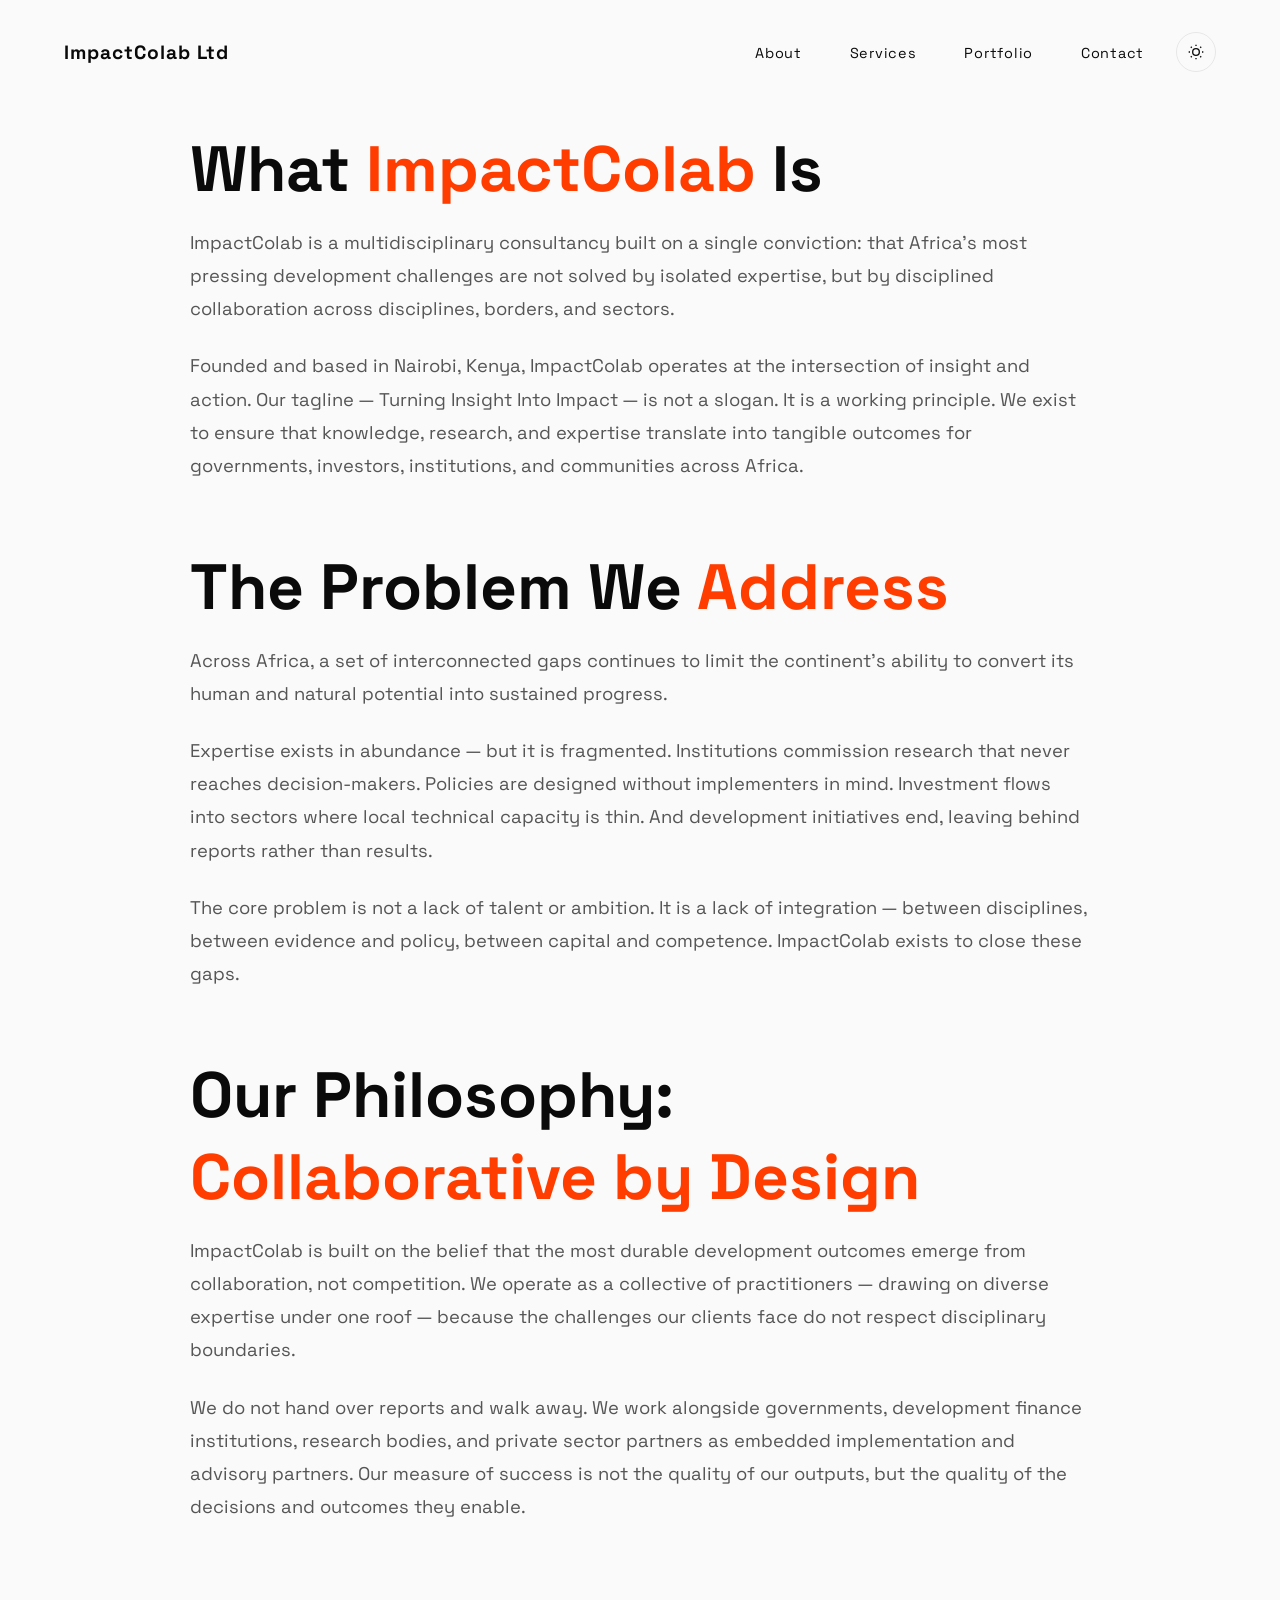
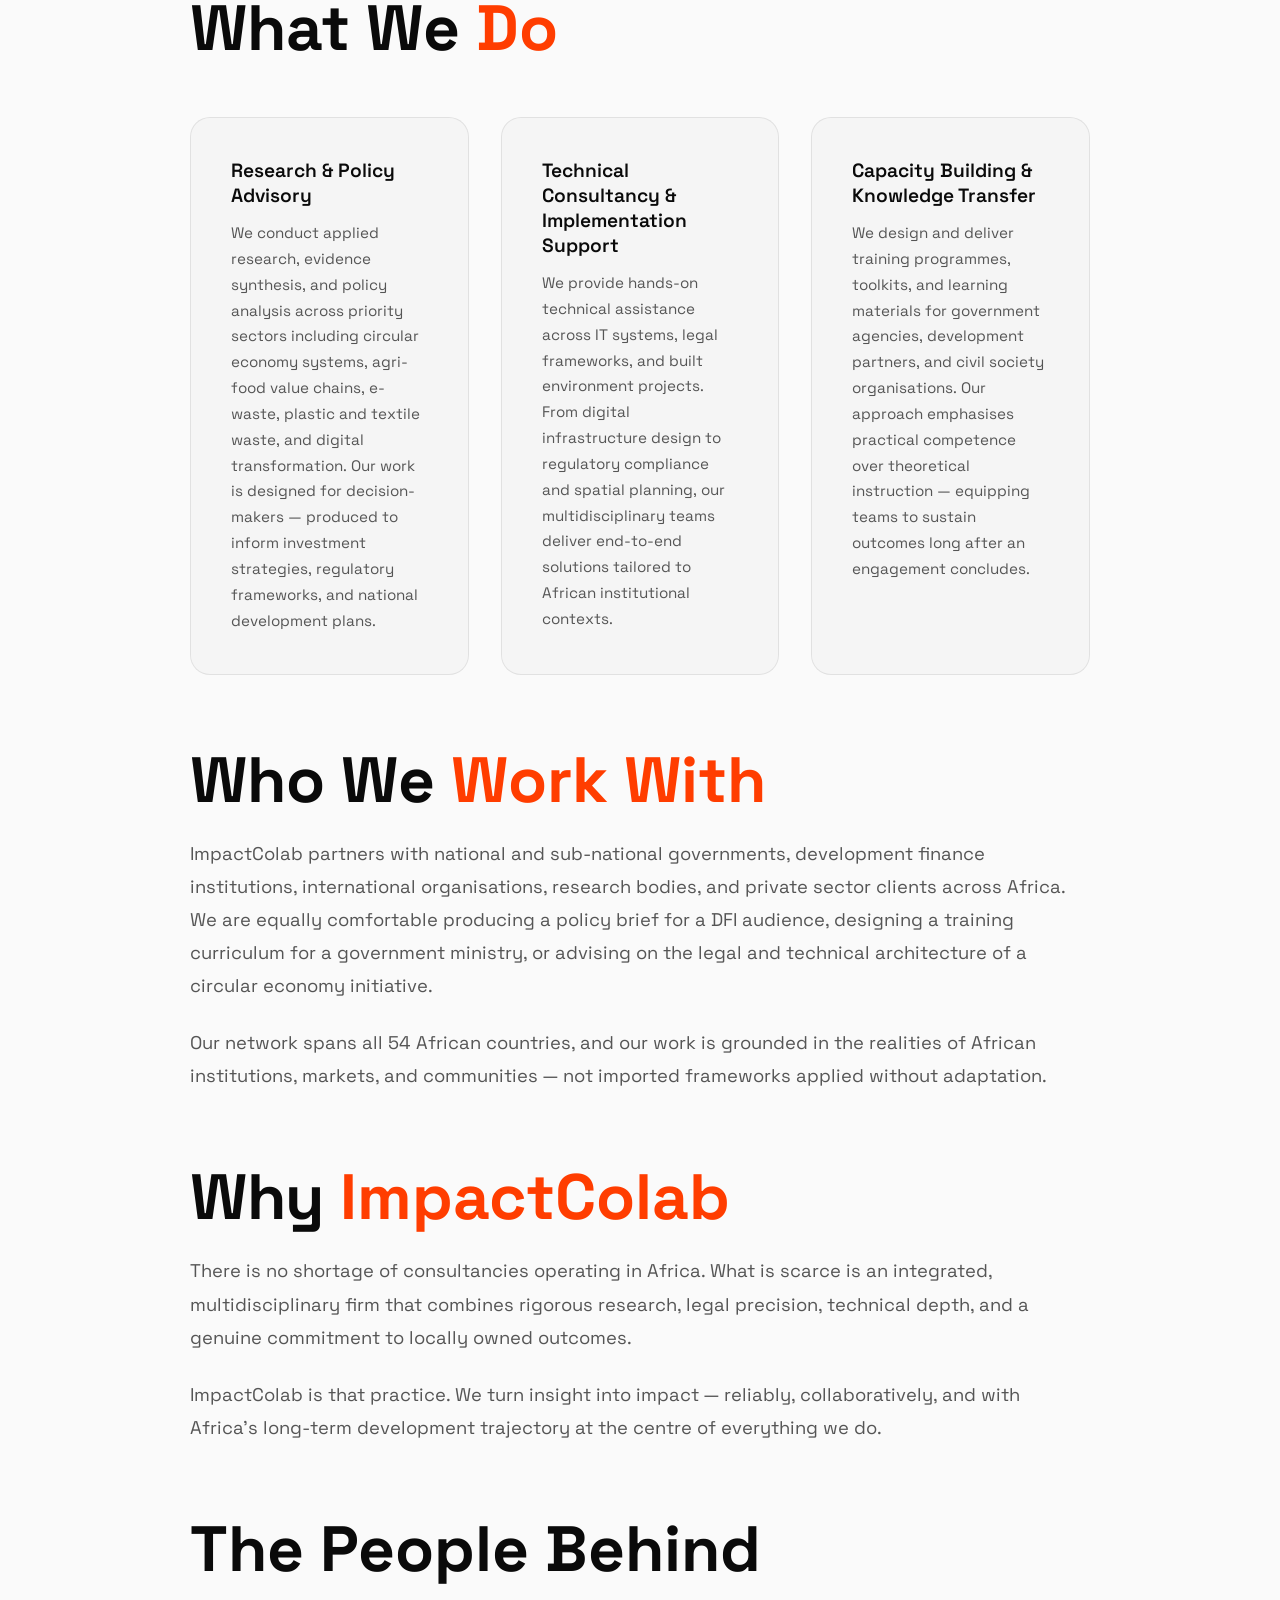
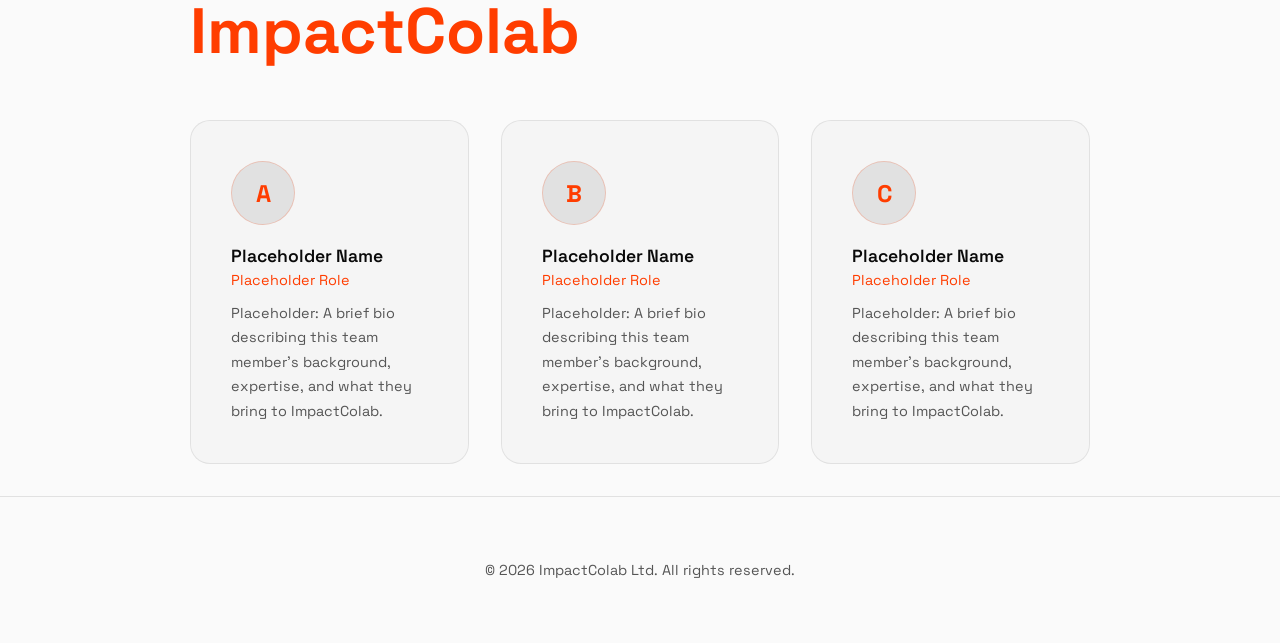
==== about.html @ 8b1c6210 "Update with About page." ====
<!DOCTYPE html>
<html lang="en">
<head>
    <meta charset="UTF-8">
    <meta name="viewport" content="width=device-width, initial-scale=1.0">
    <title>About — ImpactColab Ltd</title>

    <!-- Meta tags for SEO -->
    <meta name="description" content="ImpactColab is a multidisciplinary consultancy built on a single conviction: that Africa's most pressing development challenges are solved by disciplined collaboration across disciplines, borders, and sectors.">
    <meta name="keywords" content="about ImpactColab, team, mission, vision, company">
    <meta name="author" content="ImpactColab Ltd">

    <!-- Open Graph / Social Media -->
    <meta property="og:type" content="website">
    <meta property="og:url" content="https://impactcolab.com/about.html">
    <meta property="og:title" content="About — ImpactColab Ltd">
    <meta property="og:description" content="Learn about ImpactColab Ltd — who we are, what drives us, and the team behind our work.">
    <meta property="og:image" content="https://impactcolab.com/og-image.jpg">

    <!-- Twitter Card -->
    <meta name="twitter:card" content="summary_large_image">
    <meta name="twitter:title" content="About — ImpactColab Ltd">
    <meta name="twitter:description" content="Learn about ImpactColab Ltd — who we are, what drives us, and the team behind our work.">
    <meta name="twitter:image" content="https://impactcolab.com/og-image.jpg">

    <!-- Favicon -->
    <link rel="icon" type="image/svg+xml" href="data:image/svg+xml,%3Csvg xmlns='http://www.w3.org/2000/svg' viewBox='0 0 100 100'%3E%3Crect width='100' height='100' rx='20' fill='%23ff3d00'/%3E%3Ctext x='50' y='65' font-family='Arial' font-size='38' font-weight='bold' fill='white' text-anchor='middle'%3EIC%3C/text%3E%3C/svg%3E">

    <link href="https://fonts.googleapis.com/css2?family=Space+Grotesk:wght@300;400;500;600;700&display=swap" rel="stylesheet">
    <link rel="stylesheet" href="css/styles.css">
    <style>
        /* About-page specific styles */
        .about-hero {
            min-height: 60vh;
            display: flex;
            align-items: center;
            justify-content: center;
            padding: 8rem 4rem 4rem;
        }

        .about-hero-content {
            text-align: center;
            max-width: 900px;
        }

        .about-hero-content .hero-title {
            font-size: clamp(3rem, 10vw, 8rem);
        }

        .about-section {
            padding: 2rem 4rem;
        }

        .about-section:first-of-type {
            padding-top: 8rem;
        }

        .about-container {
            max-width: 900px;
            margin: 0 auto;
        }

        .about-label {
            font-size: 0.85rem;
            font-weight: 600;
            letter-spacing: 0.15em;
            text-transform: uppercase;
            color: var(--accent);
            margin-bottom: 1.5rem;
        }

        .about-body {
            color: var(--text-muted);
            font-size: 1.15rem;
            line-height: 1.8;
        }

        .about-body p + p {
            margin-top: 1.5rem;
        }

        .values-grid {
            display: grid;
            grid-template-columns: repeat(3, 1fr);
            gap: 2rem;
            margin-top: 3rem;
        }

        .value-card {
            padding: 2.5rem;
            background: var(--card-bg);
            border: 1px solid var(--card-border);
            border-radius: 20px;
            opacity: 0;
            transform: translateY(30px);
            transition: all 0.4s ease;
        }

        .value-card.visible {
            opacity: 1;
            transform: translateY(0);
        }

        .value-card:hover {
            border-color: rgba(255, 61, 0, 0.3);
            transform: translateY(-6px);
        }

        .value-title {
            font-size: 1.2rem;
            font-weight: 600;
            margin-bottom: 0.75rem;
        }

        .value-desc {
            color: var(--text-muted);
            line-height: 1.7;
            font-size: 0.95rem;
        }

        .team-grid {
            display: grid;
            grid-template-columns: repeat(3, 1fr);
            gap: 2rem;
            margin-top: 3rem;
        }

        .team-card {
            padding: 2.5rem;
            background: var(--card-bg);
            border: 1px solid var(--card-border);
            border-radius: 20px;
            opacity: 0;
            transform: translateY(30px);
            transition: all 0.4s ease;
        }

        .team-card.visible {
            opacity: 1;
            transform: translateY(0);
        }

        .team-avatar {
            width: 64px;
            height: 64px;
            border-radius: 50%;
            background: var(--card-border);
            margin-bottom: 1.25rem;
            display: flex;
            align-items: center;
            justify-content: center;
            font-size: 1.5rem;
            font-weight: 700;
            color: var(--accent);
            border: 1px solid rgba(255, 61, 0, 0.2);
        }

        .team-name {
            font-size: 1.1rem;
            font-weight: 600;
            margin-bottom: 0.25rem;
        }

        .team-role {
            font-size: 0.9rem;
            color: var(--accent);
            margin-bottom: 0.75rem;
        }

        .team-bio {
            color: var(--text-muted);
            font-size: 0.9rem;
            line-height: 1.7;
        }

        @media (max-width: 768px) {
            .about-hero {
                padding: 8rem 2rem 4rem;
            }

            .about-section {
                padding: 2rem 2rem;
            }

            .values-grid,
            .team-grid {
                grid-template-columns: 1fr;
            }
        }

        @media (max-width: 1024px) {
            .values-grid,
            .team-grid {
                grid-template-columns: repeat(2, 1fr);
            }
        }
    </style>
</head>
<body class="light-mode">
    <a href="#main-content" class="skip-link">Skip to main content</a>

    <nav role="navigation" aria-label="Main navigation">
        <a href="index.html" class="logo">ImpactColab Ltd</a>
        <div class="nav-right">
            <ul class="nav-links">
                <li><a href="about.html" aria-current="page">About</a></li>
                <li><a href="index.html#services">Services</a></li>
                <li><a href="index.html#portfolio">Portfolio</a></li>
                <li><a href="index.html#contact">Contact</a></li>
            </ul>
            <button class="theme-toggle" id="themeToggle" aria-label="Toggle dark/light mode">
                <svg class="moon-icon" viewBox="0 0 24 24" fill="none" stroke="currentColor" stroke-width="2">
                    <path d="M21 12.79A9 9 0 1 1 11.21 3 7 7 0 0 0 21 12.79z"/>
                </svg>
                <svg class="sun-icon" viewBox="0 0 24 24" fill="none" stroke="currentColor" stroke-width="2">
                    <circle cx="12" cy="12" r="5"/>
                    <path d="M12 1v2M12 21v2M4.22 4.22l1.42 1.42M18.36 18.36l1.42 1.42M1 12h2M21 12h2M4.22 19.78l1.42-1.42M18.36 5.64l1.42-1.42"/>
                </svg>
            </button>
            <button class="mobile-menu-toggle" id="mobileMenuToggle" aria-label="Toggle menu" aria-expanded="false" aria-controls="mobileMenu">
                <span></span>
                <span></span>
                <span></span>
            </button>
        </div>
    </nav>

    <!-- Mobile Menu -->
    <div class="mobile-menu" id="mobileMenu" role="dialog" aria-modal="true" aria-label="Mobile navigation">
        <a href="about.html">About</a>
        <a href="index.html#services">Services</a>
        <a href="index.html#portfolio">Portfolio</a>
        <a href="index.html#contact">Contact</a>
    </div>

    <main id="main-content">

        <section class="about-section" aria-labelledby="what-title">
            <div class="about-container">
                <h2 class="section-title" id="what-title">What <span class="accent-text">ImpactColab</span> Is</h2>
                <div class="about-body">
                    <p>ImpactColab is a multidisciplinary consultancy built on a single conviction: that Africa's most pressing development challenges are not solved by isolated expertise, but by disciplined collaboration across disciplines, borders, and sectors.</p>
                    <p>Founded and based in Nairobi, Kenya, ImpactColab operates at the intersection of insight and action. Our tagline — Turning Insight Into Impact — is not a slogan. It is a working principle. We exist to ensure that knowledge, research, and expertise translate into tangible outcomes for governments, investors, institutions, and communities across Africa.</p>
                </div>
            </div>
        </section>

        <section class="about-section" aria-labelledby="problem-title">
            <div class="about-container">
                <h2 class="section-title" id="problem-title">The Problem We <span class="accent-text">Address</span></h2>
                <div class="about-body">
                    <p>Across Africa, a set of interconnected gaps continues to limit the continent's ability to convert its human and natural potential into sustained progress.</p>
                    <p>Expertise exists in abundance — but it is fragmented. Institutions commission research that never reaches decision-makers. Policies are designed without implementers in mind. Investment flows into sectors where local technical capacity is thin. And development initiatives end, leaving behind reports rather than results.</p>
                    <p>The core problem is not a lack of talent or ambition. It is a lack of integration — between disciplines, between evidence and policy, between capital and competence. ImpactColab exists to close these gaps.</p>
                </div>
            </div>
        </section>

        <section class="about-section" aria-labelledby="philosophy-title">
            <div class="about-container">
                <h2 class="section-title" id="philosophy-title">Our Philosophy: <span class="accent-text">Collaborative by Design</span></h2>
                <div class="about-body">
                    <p>ImpactColab is built on the belief that the most durable development outcomes emerge from collaboration, not competition. We operate as a collective of practitioners — drawing on diverse expertise under one roof — because the challenges our clients face do not respect disciplinary boundaries.</p>
                    <p>We do not hand over reports and walk away. We work alongside governments, development finance institutions, research bodies, and private sector partners as embedded implementation and advisory partners. Our measure of success is not the quality of our outputs, but the quality of the decisions and outcomes they enable.</p>
                </div>
            </div>
        </section>

        <section class="about-section" aria-labelledby="services-title">
            <div class="about-container">
                <h2 class="section-title" id="services-title">What We <span class="accent-text">Do</span></h2>
                <div class="values-grid">
                    <div class="value-card">
                        <h3 class="value-title">Research &amp; Policy Advisory</h3>
                        <p class="value-desc">We conduct applied research, evidence synthesis, and policy analysis across priority sectors including circular economy systems, agri-food value chains, e-waste, plastic and textile waste, and digital transformation. Our work is designed for decision-makers — produced to inform investment strategies, regulatory frameworks, and national development plans.</p>
                    </div>
                    <div class="value-card">
                        <h3 class="value-title">Technical Consultancy &amp; Implementation Support</h3>
                        <p class="value-desc">We provide hands-on technical assistance across IT systems, legal frameworks, and built environment projects. From digital infrastructure design to regulatory compliance and spatial planning, our multidisciplinary teams deliver end-to-end solutions tailored to African institutional contexts.</p>
                    </div>
                    <div class="value-card">
                        <h3 class="value-title">Capacity Building &amp; Knowledge Transfer</h3>
                        <p class="value-desc">We design and deliver training programmes, toolkits, and learning materials for government agencies, development partners, and civil society organisations. Our approach emphasises practical competence over theoretical instruction — equipping teams to sustain outcomes long after an engagement concludes.</p>
                    </div>
                </div>
            </div>
        </section>

        <section class="about-section" aria-labelledby="partners-title">
            <div class="about-container">
                <h2 class="section-title" id="partners-title">Who We <span class="accent-text">Work With</span></h2>
                <div class="about-body">
                    <p>ImpactColab partners with national and sub-national governments, development finance institutions, international organisations, research bodies, and private sector clients across Africa. We are equally comfortable producing a policy brief for a DFI audience, designing a training curriculum for a government ministry, or advising on the legal and technical architecture of a circular economy initiative.</p>
                    <p>Our network spans all 54 African countries, and our work is grounded in the realities of African institutions, markets, and communities — not imported frameworks applied without adaptation.</p>
                </div>
            </div>
        </section>

        <section class="about-section" aria-labelledby="why-title">
            <div class="about-container">
                <h2 class="section-title" id="why-title">Why <span class="accent-text">ImpactColab</span></h2>
                <div class="about-body">
                    <p>There is no shortage of consultancies operating in Africa. What is scarce is an integrated, multidisciplinary firm that combines rigorous research, legal precision, technical depth, and a genuine commitment to locally owned outcomes.</p>
                    <p>ImpactColab is that practice. We turn insight into impact — reliably, collaboratively, and with Africa's long-term development trajectory at the centre of everything we do.</p>
                </div>
            </div>
        </section>

        <section class="about-section" aria-labelledby="team-title">
            <div class="about-container">
                <h2 class="section-title" id="team-title">The People Behind <span class="accent-text">ImpactColab</span></h2>
                <div class="team-grid">
                    <div class="team-card">
                        <div class="team-avatar" aria-hidden="true">A</div>
                        <p class="team-name">Placeholder Name</p>
                        <p class="team-role">Placeholder Role</p>
                        <p class="team-bio">Placeholder: A brief bio describing this team member's background, expertise, and what they bring to ImpactColab.</p>
                    </div>
                    <div class="team-card">
                        <div class="team-avatar" aria-hidden="true">B</div>
                        <p class="team-name">Placeholder Name</p>
                        <p class="team-role">Placeholder Role</p>
                        <p class="team-bio">Placeholder: A brief bio describing this team member's background, expertise, and what they bring to ImpactColab.</p>
                    </div>
                    <div class="team-card">
                        <div class="team-avatar" aria-hidden="true">C</div>
                        <p class="team-name">Placeholder Name</p>
                        <p class="team-role">Placeholder Role</p>
                        <p class="team-bio">Placeholder: A brief bio describing this team member's background, expertise, and what they bring to ImpactColab.</p>
                    </div>
                </div>
            </div>
        </section>

    </main>

    <footer role="contentinfo">
        <p class="footer-text">© 2026 ImpactColab Ltd. All rights reserved.</p>
    </footer>

    <script src="js/main.js" defer></script>
    <script>
        // Animate value and team cards on scroll
        const cardObserver = new IntersectionObserver((entries) => {
            entries.forEach((entry, index) => {
                if (entry.isIntersecting) {
                    setTimeout(() => {
                        entry.target.classList.add('visible');
                    }, index * 100);
                    cardObserver.unobserve(entry.target);
                }
            });
        }, { threshold: 0.1, rootMargin: '0px 0px -50px 0px' });

        document.querySelectorAll('.value-card, .team-card').forEach(card => {
            cardObserver.observe(card);
        });
    </script>
</body>
</html>
---- css/styles.css ----
* {
    margin: 0;
    padding: 0;
    box-sizing: border-box;
}

:root {
    --bg: #141414;
    --bg-secondary: #1b1b1b;
    --text: #fafafa;
    --text-muted: #888;
    --accent: #ff3d00;
    --card-bg: rgba(255, 255, 255, 0.02);
    --card-border: rgba(255, 255, 255, 0.05);
    --card-number: rgba(255, 255, 255, 0.05);
    --footer-border: rgba(255, 255, 255, 0.1);
}

body.light-mode {
    --bg: #fafafa;
    --bg-secondary: #f0f0f0;
    --text: #0a0a0a;
    --text-muted: #555;
    --card-bg: rgba(0, 0, 0, 0.02);
    --card-border: rgba(0, 0, 0, 0.08);
    --card-number: rgba(0, 0, 0, 0.05);
    --footer-border: rgba(0, 0, 0, 0.1);
}

body {
    font-family: 'Space Grotesk', sans-serif;
    background: var(--bg);
    color: var(--text);
    overflow-x: hidden;
    transition: background 0.3s ease, color 0.3s ease;
}

/* Skip Link */
.skip-link {
    position: absolute;
    top: -100px;
    left: 50%;
    transform: translateX(-50%);
    padding: 1rem 2rem;
    background: var(--accent);
    color: #fff;
    text-decoration: none;
    font-weight: 600;
    border-radius: 0 0 8px 8px;
    z-index: 1000;
    transition: top 0.3s ease;
}

.skip-link:focus {
    top: 0;
}

/* Focus States */
*:focus {
    outline: none;
}

*:focus-visible {
    outline: 2px solid var(--accent);
    outline-offset: 3px;
}

/* Reduced Motion */
@media (prefers-reduced-motion: reduce) {
    *, *::before, *::after {
        animation-duration: 0.01ms !important;
        animation-iteration-count: 1 !important;
        transition-duration: 0.01ms !important;
    }

    .hero-title .word {
        transform: translateY(0);
    }

    .hero-subtitle {
        opacity: 1;
    }

    .service-card {
        opacity: 1;
        transform: translateY(0);
    }
}

/* Navigation */
nav {
    position: fixed;
    top: 0;
    left: 0;
    right: 0;
    padding: 2rem 4rem;
    display: flex;
    justify-content: space-between;
    align-items: center;
    z-index: 100;
    background: transparent;
    transition: background 0.3s ease, padding 0.3s ease;
}

nav.scrolled {
    background: var(--bg);
    padding: 1.5rem 4rem;
    box-shadow: 0 2px 20px rgba(0, 0, 0, 0.2);
}

.nav-right {
    display: flex;
    align-items: center;
    gap: 2rem;
}

.theme-toggle {
    display: flex;
    align-items: center;
    justify-content: center;
    background: transparent;
    border: 1px solid var(--card-border);
    border-radius: 50%;
    width: 40px;
    height: 40px;
    color: var(--text);
    cursor: pointer;
    transition: all 0.3s ease;
}

.theme-toggle:hover {
    border-color: var(--accent);
}

.theme-toggle svg {
    width: 16px;
    height: 16px;
}

.theme-toggle .sun-icon {
    display: none;
}

body.light-mode .theme-toggle .sun-icon {
    display: block;
}

body.light-mode .theme-toggle .moon-icon {
    display: none;
}

/* Mobile Menu */
.mobile-menu-toggle {
    display: none;
    flex-direction: column;
    justify-content: center;
    gap: 5px;
    width: 30px;
    height: 30px;
    background: transparent;
    border: none;
    cursor: pointer;
    padding: 0;
}

.mobile-menu-toggle span {
    display: block;
    width: 100%;
    height: 2px;
    background: var(--text);
    transition: all 0.3s ease;
}

.mobile-menu-toggle.active span:nth-child(1) {
    transform: rotate(45deg) translate(5px, 5px);
}

.mobile-menu-toggle.active span:nth-child(2) {
    opacity: 0;
}

.mobile-menu-toggle.active span:nth-child(3) {
    transform: rotate(-45deg) translate(5px, -5px);
}

.mobile-menu {
    display: none;
    position: fixed;
    top: 0;
    left: 0;
    right: 0;
    bottom: 0;
    background: var(--bg);
    z-index: 99;
    flex-direction: column;
    justify-content: center;
    align-items: center;
    gap: 2rem;
    opacity: 0;
    pointer-events: none;
    transition: opacity 0.3s ease;
}

.mobile-menu.active {
    opacity: 1;
    pointer-events: all;
}

.mobile-menu a {
    color: var(--text);
    text-decoration: none;
    font-size: 2rem;
    font-weight: 600;
    transition: color 0.3s ease;
}

.mobile-menu a:hover {
    color: var(--accent);
}

.logo {
    font-weight: 700;
    font-size: 1.2rem;
    letter-spacing: 0.05em;
    text-decoration: none;
    color: var(--text);
}

.logo:hover {
    color: var(--accent);
}

.nav-links {
    display: flex;
    gap: 3rem;
    list-style: none;
}

.nav-links a {
    color: var(--text);
    text-decoration: none;
    font-size: 0.9rem;
    letter-spacing: 0.05em;
    position: relative;
    padding-bottom: 4px;
}

.nav-links a::after {
    content: '';
    position: absolute;
    bottom: 0;
    left: 0;
    width: 0;
    height: 1px;
    background: var(--accent);
    transition: width 0.3s ease;
}

.nav-links a:hover::after {
    width: 100%;
}

/* Hero Section */
.hero {
    min-height: 100vh;
    display: flex;
    align-items: flex-start;
    justify-content: center;
    position: relative;
    padding: 6rem 4rem 0;
}

.hero-content {
    text-align: center;
    max-width: 1400px;
}

.hero-title {
    font-size: clamp(4rem, 15vw, 12rem);
    font-weight: 700;
    line-height: 1.15;
    letter-spacing: -0.03em;
}

.hero-title .line {
    display: block;
    overflow: hidden;
    padding-bottom: 0.15em;
}

.hero-title .word {
    display: inline-block;
    transform: translateY(100%);
    animation: revealWord 1s cubic-bezier(0.77, 0, 0.175, 1) forwards;
}

.hero-title .line:nth-child(2) .word {
    animation-delay: 0.2s;
}

@keyframes revealWord {
    to {
        transform: translateY(0);
    }
}

.hero-subtitle {
    font-size: 1.2rem;
    color: var(--text-muted);
    margin-top: 3rem;
    max-width: 600px;
    margin-left: auto;
    margin-right: auto;
    opacity: 0;
    animation: fadeIn 1s ease forwards 0.8s;
}

@keyframes fadeIn {
    to {
        opacity: 1;
    }
}

.accent-text {
    color: var(--accent);
}

/* Services Section */
.services {
    padding: 7rem 4rem;
    background: linear-gradient(180deg, var(--bg) 0%, var(--bg-secondary) 100%);
}

.services-header {
    max-width: 1400px;
    margin: 0 auto 3.5rem;
}

.section-title {
    font-size: clamp(2rem, 6vw, 4rem);
    font-weight: 700;
    margin-bottom: 1rem;
}

.services-grid {
    max-width: 1400px;
    margin: 0 auto;
    display: grid;
    grid-template-columns: repeat(3, 1fr);
    gap: 2rem;
}

.service-card {
    padding: 3rem;
    background: var(--card-bg);
    border: 1px solid var(--card-border);
    border-radius: 20px;
    transition: all 0.4s ease;
    position: relative;
    overflow: hidden;
    opacity: 0;
    transform: translateY(30px);
}

.service-card.visible {
    opacity: 1;
    transform: translateY(0);
}

.service-card::before {
    content: '';
    position: absolute;
    top: 0;
    left: 0;
    width: 100%;
    height: 100%;
    background: linear-gradient(135deg, var(--accent), transparent);
    opacity: 0;
    transition: opacity 0.4s ease;
}

.service-card:hover::before {
    opacity: 0.1;
}

.service-card:hover {
    transform: translateY(-10px);
    border-color: rgba(255, 61, 0, 0.3);
}

.service-number {
    font-size: 4rem;
    font-weight: 700;
    color: var(--card-number);
    position: absolute;
    top: 1rem;
    right: 2rem;
}

/* Visually hidden but accessible */
.sr-only {
    position: absolute;
    width: 1px;
    height: 1px;
    padding: 0;
    margin: -1px;
    overflow: hidden;
    clip: rect(0, 0, 0, 0);
    white-space: nowrap;
    border: 0;
}

.service-title {
    font-size: 1.5rem;
    font-weight: 600;
    margin-bottom: 1rem;
    position: relative;
}

.service-desc {
    color: var(--text-muted);
    line-height: 1.7;
    position: relative;
}

/* CTA Section */
.cta {
    padding: 9rem 4rem;
    text-align: center;
    position: relative;
}

.cta-title {
    font-size: clamp(2rem, 6vw, 4rem);
    font-weight: 700;
    line-height: 1.05;
    margin-bottom: 3rem;
}

.cta-button {
    display: inline-flex;
    align-items: center;
    gap: 1rem;
    padding: 1.5rem 3rem;
    background: var(--accent);
    color: #fff;
    text-decoration: none;
    font-weight: 600;
    font-size: 1rem;
    letter-spacing: 0.05em;
    border-radius: 100px;
    transition: all 0.3s ease;
}

.cta-button:hover {
    transform: scale(1.05);
    box-shadow: 0 20px 60px rgba(255, 61, 0, 0.4);
}

.cta-button svg {
    transition: transform 0.3s ease;
}

.cta-button:hover svg {
    transform: translateX(5px);
}

.cta-buttons {
    display: flex;
    gap: 1.5rem;
    justify-content: center;
    flex-wrap: wrap;
}

.cta-button-secondary {
    display: inline-flex;
    align-items: center;
    gap: 0.5rem;
    padding: 1.5rem 3rem;
    background: transparent;
    color: var(--text);
    text-decoration: none;
    font-weight: 600;
    font-size: 1rem;
    letter-spacing: 0.05em;
    border-radius: 100px;
    border: 2px solid var(--card-border);
    transition: all 0.3s ease;
}

.cta-button-secondary:hover {
    border-color: var(--accent);
    color: var(--accent);
}

/* Footer */
footer {
    padding: 4rem;
    border-top: 1px solid var(--footer-border);
    text-align: center;
    max-width: 1400px;
    margin: 0 auto;
}

.footer-text {
    color: var(--text-muted);
    font-size: 0.9rem;
}

/* Responsive */
@media (max-width: 1024px) {
    .services-grid {
        grid-template-columns: repeat(2, 1fr);
    }
}

@media (max-width: 640px) {
    .services-grid {
        grid-template-columns: 1fr;
    }
}

@media (max-width: 768px) {
    nav {
        padding: 1.5rem 2rem;
    }

    .nav-links {
        display: none;
    }

    .mobile-menu-toggle {
        display: flex;
    }

    .mobile-menu {
        display: flex;
    }

    .hero {
        padding: 0 2rem;
    }

    .services, .cta {
        padding: 4rem 2rem;
    }

    .cta-buttons {
        flex-direction: column;
        align-items: center;
    }

    footer {
        flex-direction: column;
        gap: 2rem;
        text-align: center;
    }
}
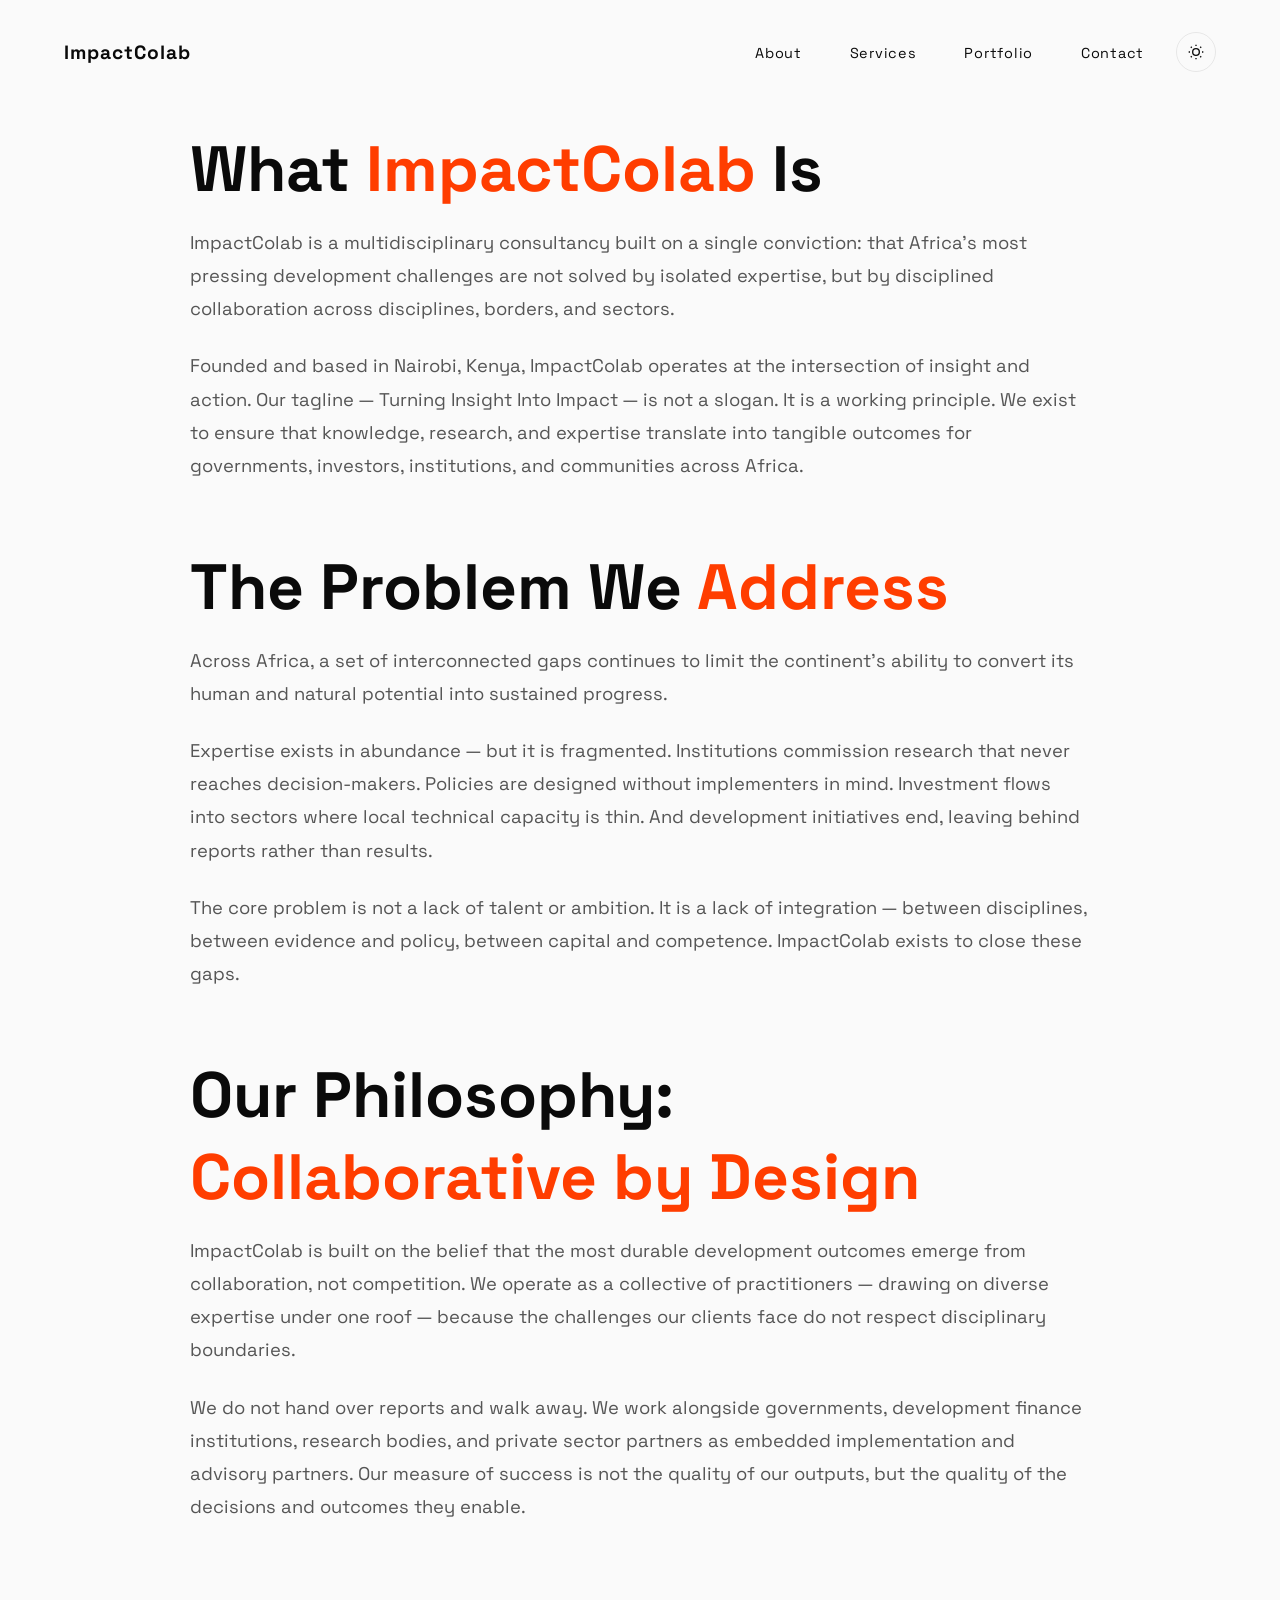
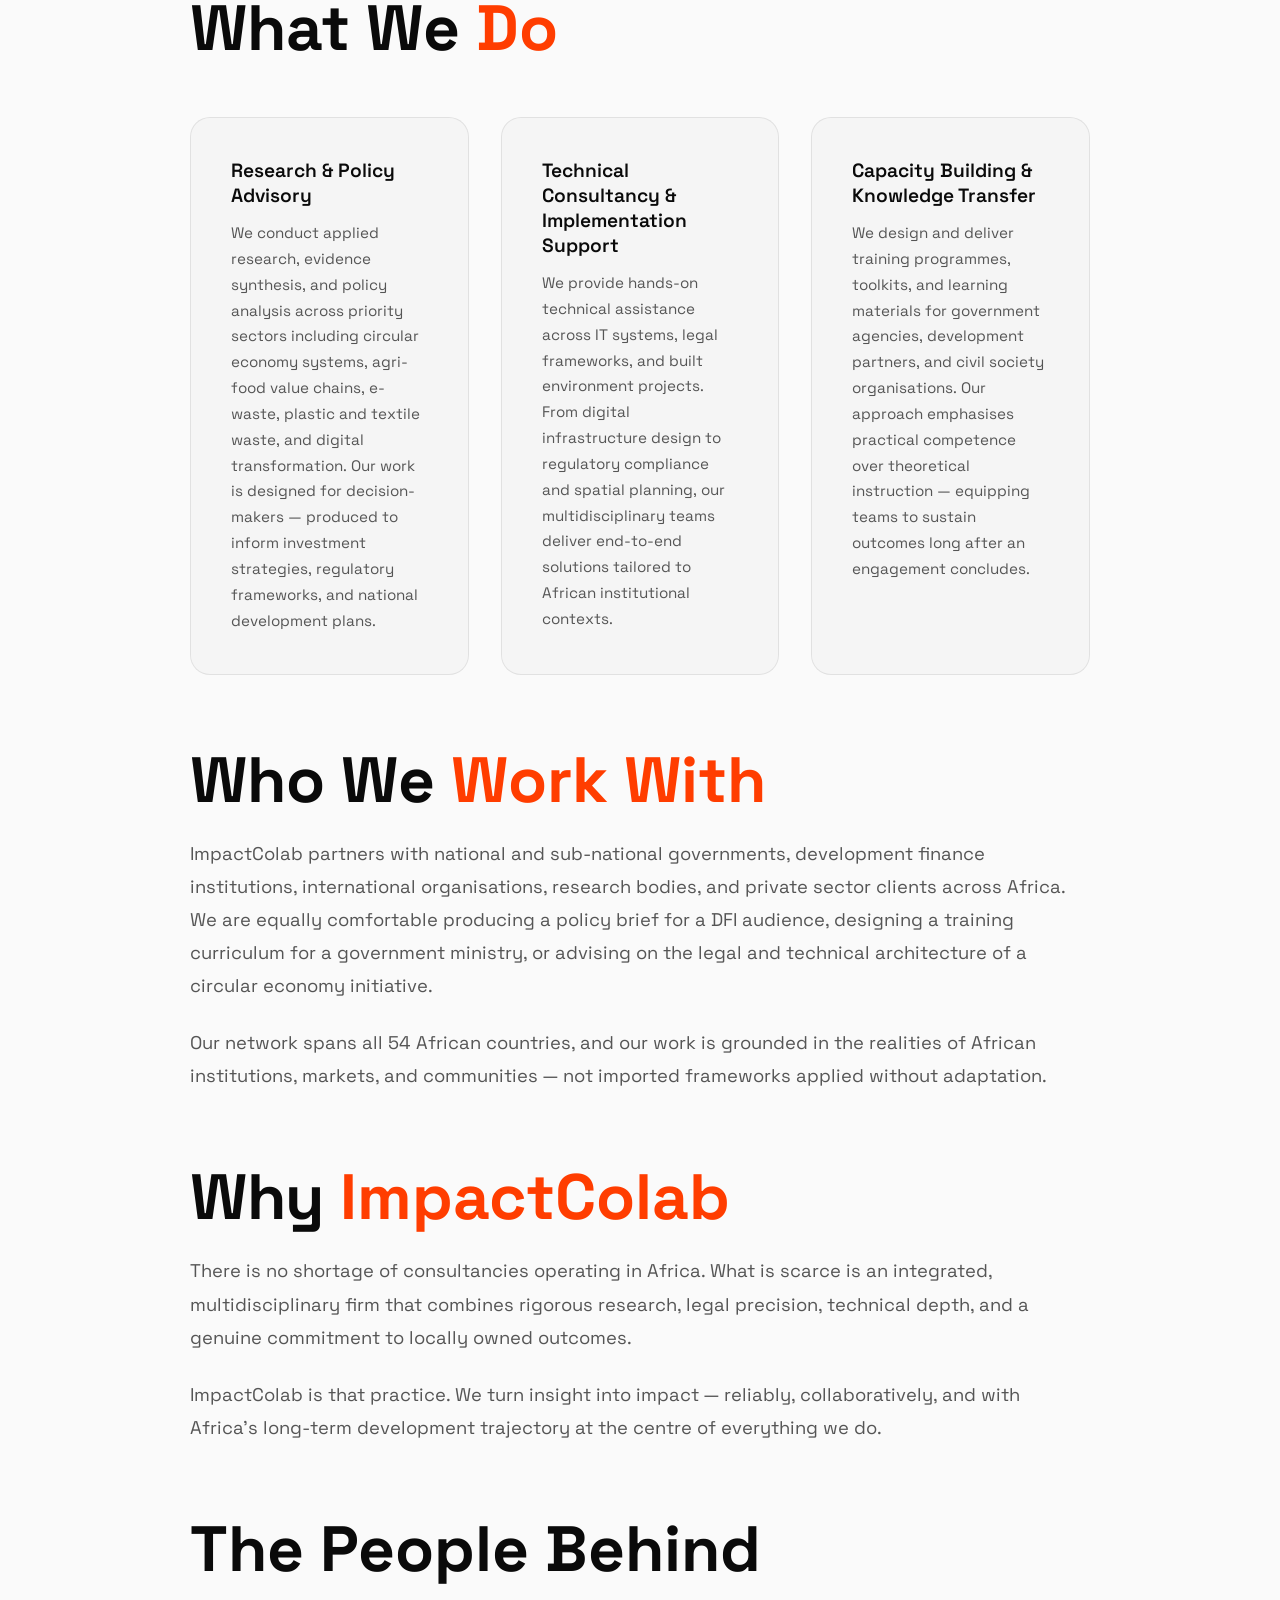
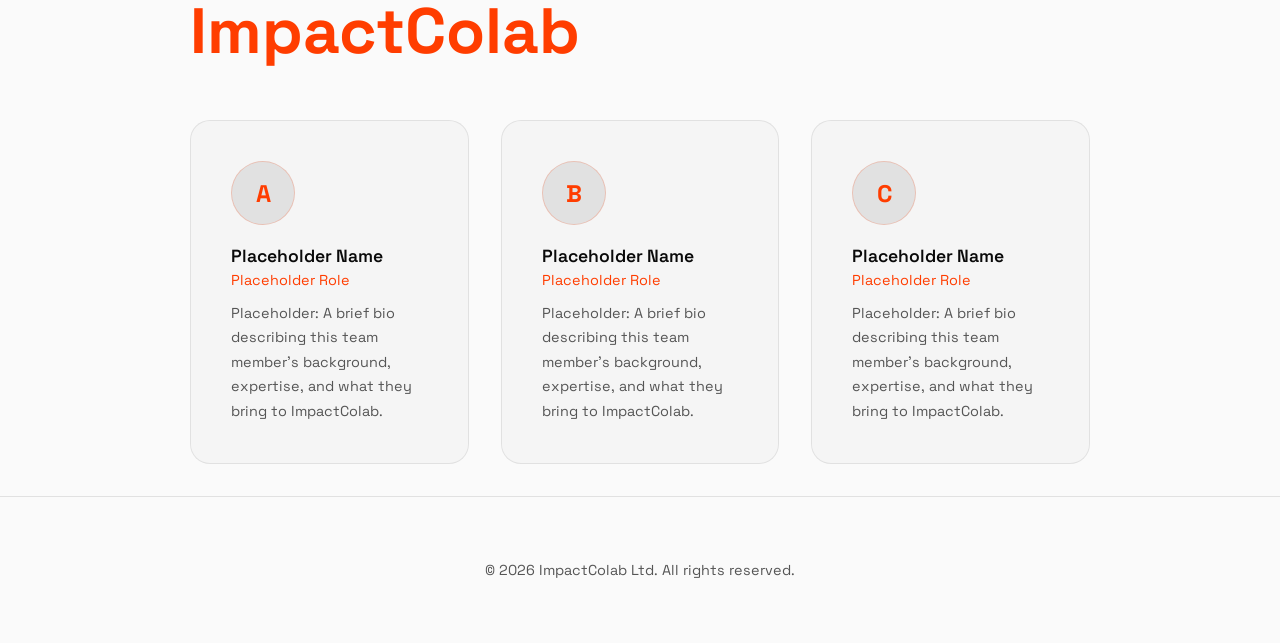
==== commit 1f8bc68b: "Changed page title from ImpactColab Ltd to ImpactColab." ====
--- a/about.html
+++ b/about.html
@@ -173,34 +173,34 @@
             line-height: 1.7;
         }
 
-        @media (max-width: 768px) {
-            .about-hero {
-                padding: 8rem 2rem 4rem;
-            }
-
-            .about-section {
-                padding: 2rem 2rem;
-            }
-
-            .values-grid,
-            .team-grid {
-                grid-template-columns: 1fr;
-            }
-        }
-
         @media (max-width: 1024px) {
             .values-grid,
             .team-grid {
                 grid-template-columns: repeat(2, 1fr);
             }
         }
+
+        @media (max-width: 768px) {
+            .about-hero {
+                padding: 8rem 2rem 4rem;
+            }
+
+            .about-section {
+                padding: 2rem 2rem;
+            }
+
+            .values-grid,
+            .team-grid {
+                grid-template-columns: 1fr;
+            }
+        }
     </style>
 </head>
 <body class="light-mode">
     <a href="#main-content" class="skip-link">Skip to main content</a>
 
     <nav role="navigation" aria-label="Main navigation">
-        <a href="index.html" class="logo">ImpactColab Ltd</a>
+        <a href="index.html" class="logo">ImpactColab</a>
         <div class="nav-right">
             <ul class="nav-links">
                 <li><a href="about.html" aria-current="page">About</a></li>
--- a/css/styles.css
+++ b/css/styles.css
@@ -276,7 +276,7 @@
 }
 
 .hero-title {
-    font-size: clamp(4rem, 15vw, 12rem);
+    font-size: clamp(2.5rem, 15vw, 12rem);
     font-weight: 700;
     line-height: 1.15;
     letter-spacing: -0.03em;
@@ -538,7 +538,7 @@
     }
 
     .hero {
-        padding: 0 2rem;
+        padding: 6rem 2rem 0;
     }
 
     .services, .cta {
